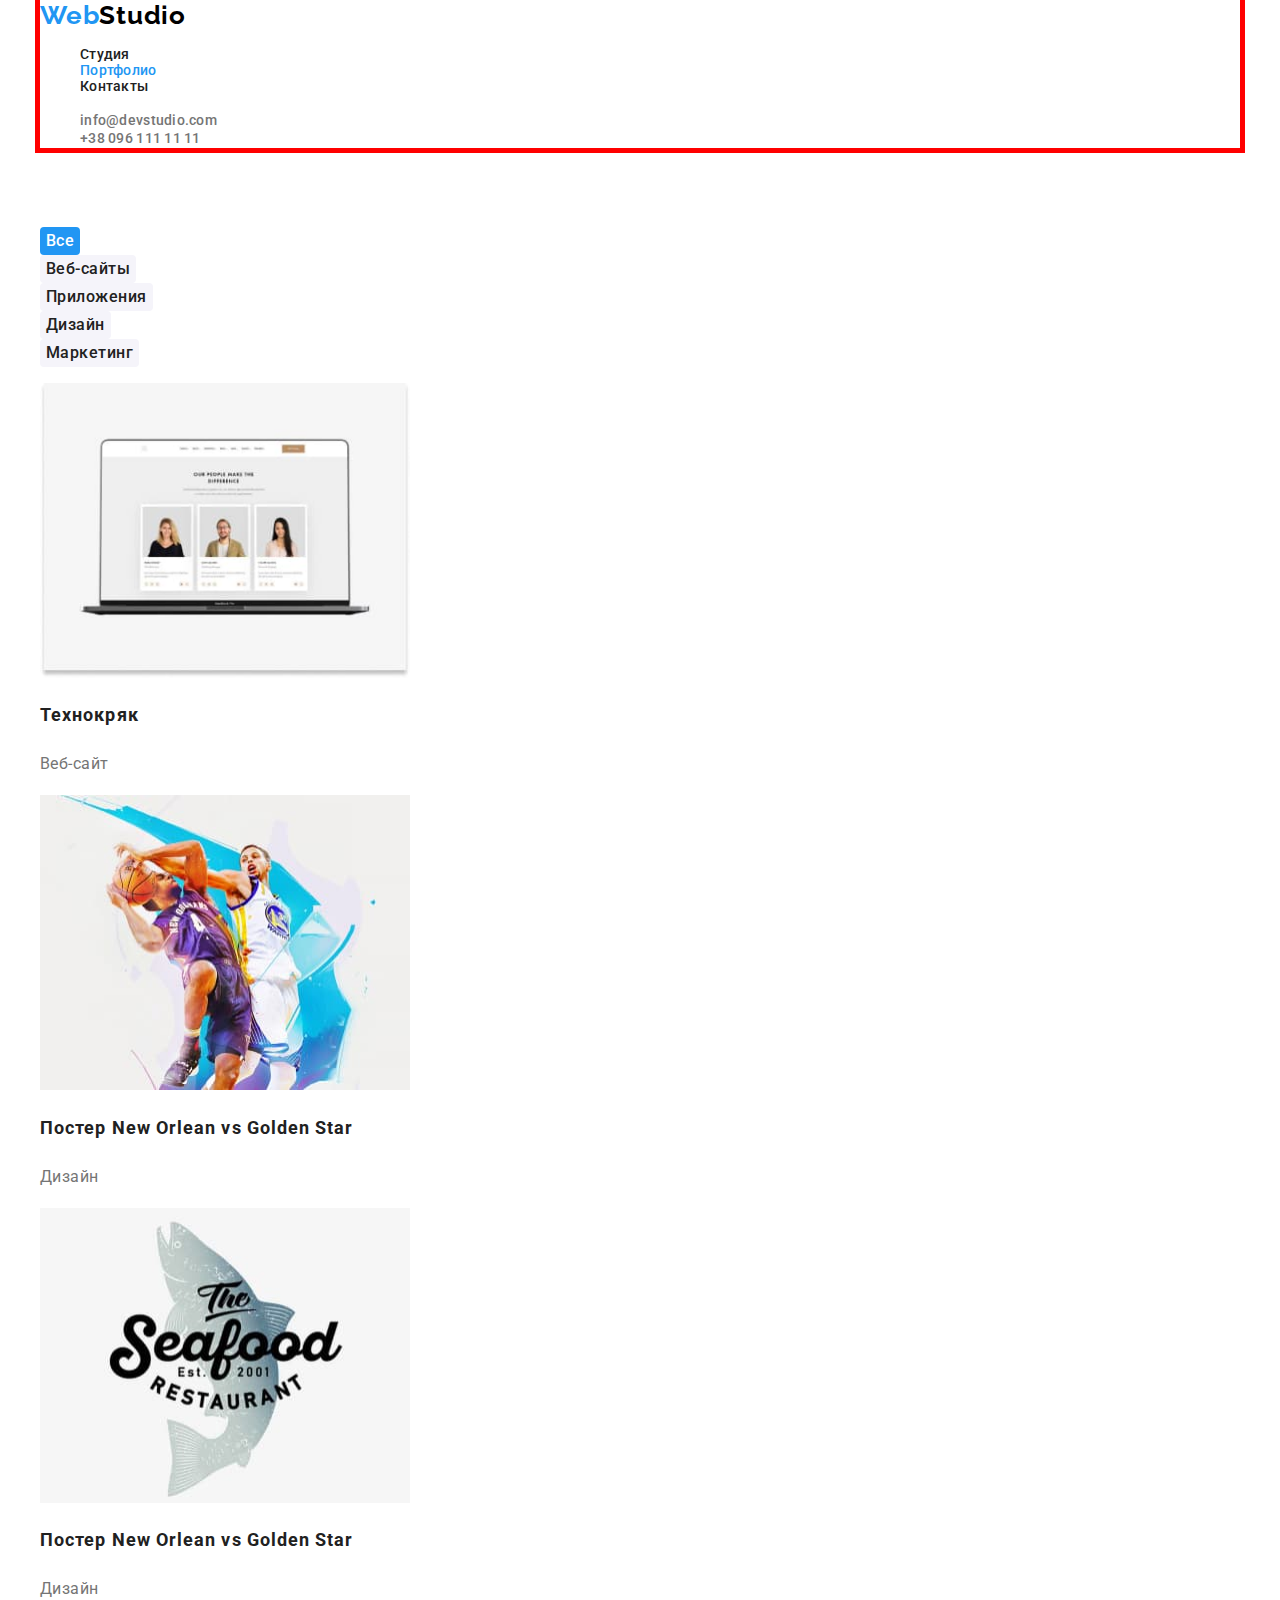
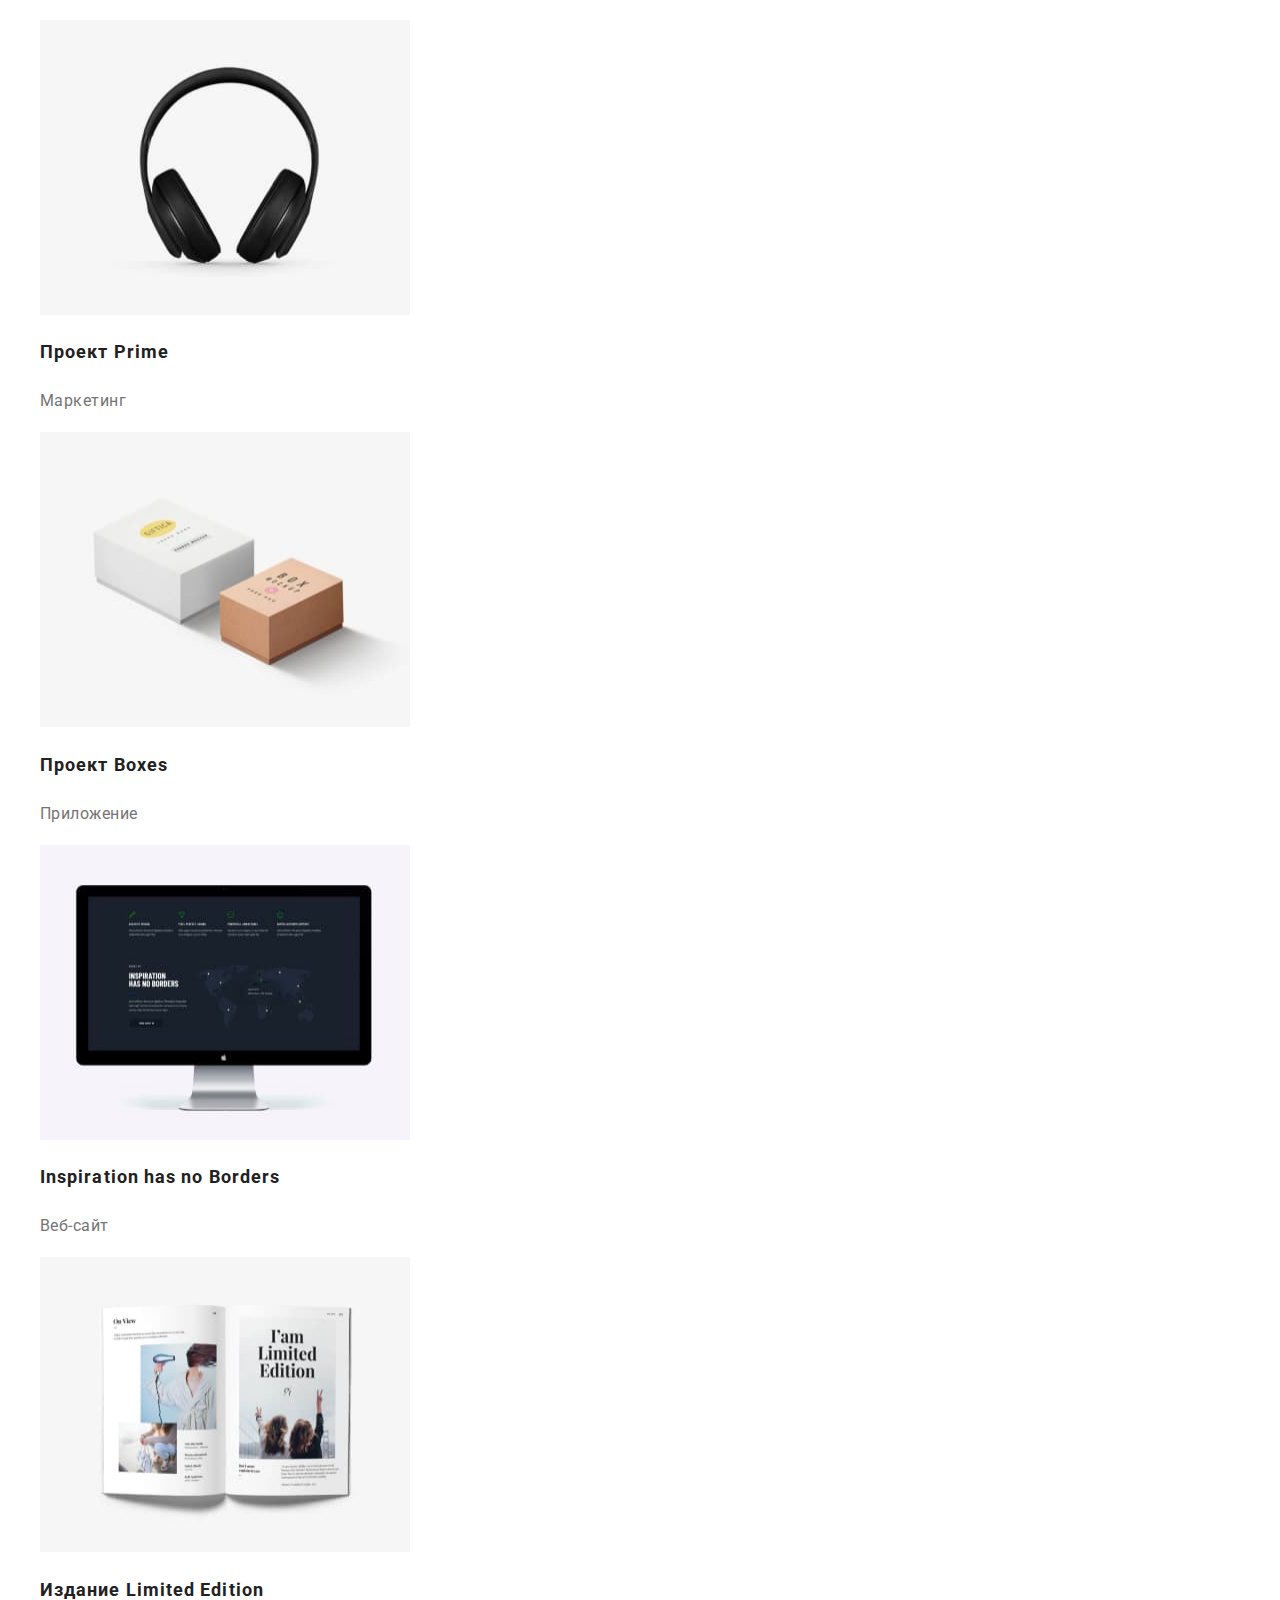
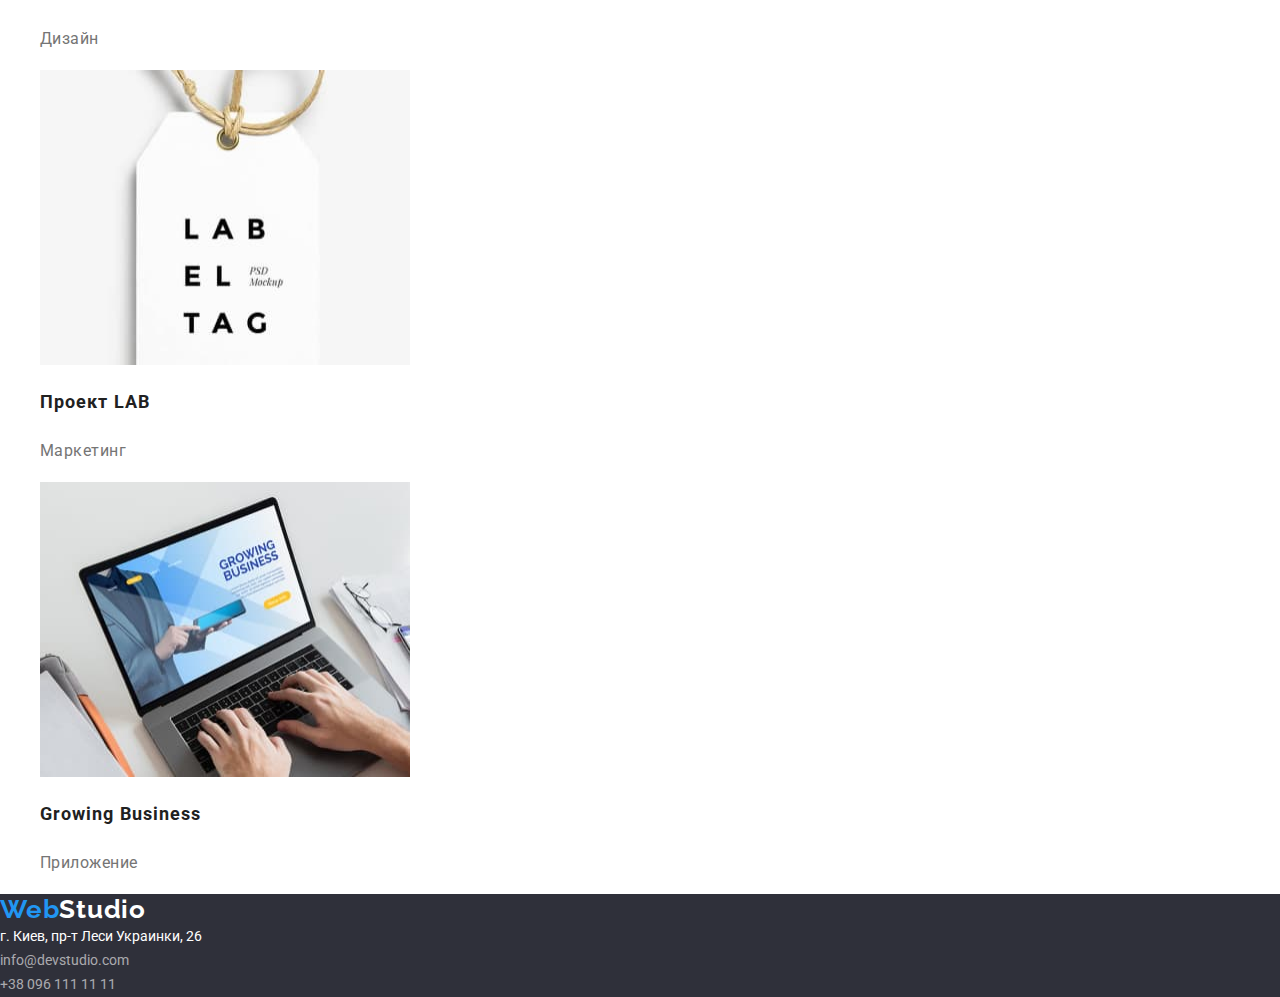
==== portfolio.html @ c430731b "Initial commit" ====
<!DOCTYPE html>
<html lang="ru">
  <head>
    <meta charset="UTF-8" />
    <meta http-equiv="X-UA-Compatible" content="IE=edge" />
    <meta name="viewport" content="width=device-width, initial-scale=1.0" />
    <title>WebStudio</title>
    <link rel="preconnect" href="https://fonts.googleapis.com" />
    <link rel="preconnect" href="https://fonts.gstatic.com" crossorigin />
    <link
      href="https://fonts.googleapis.com/css2?family=Raleway:wght@700&family=Roboto:wght@400;500;700;900&display=swap"
      rel="stylesheet"
    />
    <link
      rel="stylesheet"
      href="https://cdnjs.cloudflare.com/ajax/libs/modern-normalize/1.0.0/modern-normalize.min.css"
    />
    <link rel="stylesheet" href="./css/styles.css" />
  </head>
  <body>
    <header class="header">
      <div class="container">
        <nav class="header-nav">
          <a class="logo link" href="./index.html"><span class="accent-logo">Web</span>Studio</a>

          <ul class="header-list list">
            <li class="header-item">
              <a class="header-link link" href="./index.html">Студия</a>
            </li>
            <li class="header-item">
              <a class="header-link link header-link-current" href="./portfolio.html">Портфолио</a>
            </li>
            <li class="header-item">
              <a class="header-link link" href="">Контакты</a>
            </li>
          </ul>
        </nav>

        <ul class="header-contacts list">
          <li>
            <a class="header-mail link" href="mailto:info@devstudio.com">info@devstudio.com</a>
          </li>
          <li><a class="header-phone link" href="tel:+380961111111">+38 096 111 11 11</a></li>
        </ul>
      </div>
    </header>

    <main>
      <!--Portfolio-->
      <section class="portfolio">
        <h1 class="hidden-title">Портфолио</h1>

        <!--Filter-->
        <ul class="filter-list list">
          <li class="filter-item">
            <button class="filter-btn filter-active-btn" type="button">Все</button>
          </li>
          <li class="filter-item">
            <button class="filter-btn" type="button">Веб-сайты</button>
          </li>
          <li class="filter-item">
            <button class="filter-btn" type="button">Приложения</button>
          </li>
          <li class="filter-item">
            <button class="filter-btn" type="button">Дизайн</button>
          </li>
          <li class="filter-item">
            <button class="filter-btn" type="button">Маркетинг</button>
          </li>
        </ul>

        <!--Portfolio list-->
        <ul class="portfolio-list list">
          <li class="portfolio-item">
            <a class="portfolio-link link" href="">
              <img
                src="./images/portfolio/img1.jpg"
                alt="Экран компьютера"
                width="370"
                height="295"
              />
              <h2 class="portfolio-title">Технокряк</h2>
              <p class="portfolio-subtitle">Веб-сайт</p>
            </a>
          </li>
          <li class="portfolio-item">
            <a class="portfolio-link link" href="">
              <img
                class="portfolio-img"
                src="./images/portfolio/img2.jpg"
                alt="Дизайнерский рисунок баскетболистов"
                width="370"
                height="295"
              />
              <h2 class="portfolio-title">Постер New Orlean vs Golden Star</h2>
              <p class="portfolio-subtitle">Дизайн</p>
            </a>
          </li>
          <li class="portfolio-item">
            <a class="portfolio-link link" href="">
              <img
                class="portfolio-img"
                src="./images/portfolio/img3.jpg"
                alt="Логотип ресторана с рыбными блюдами"
                width="370"
                height="295"
              />
              <h2 class="portfolio-title">Постер New Orlean vs Golden Star</h2>
              <p class="portfolio-subtitle">Дизайн</p>
            </a>
          </li>
          <li class="portfolio-item">
            <a class="portfolio-link link" href="">
              <img
                class="portfolio-img"
                src="./images/portfolio/img4.jpg"
                alt="Наушники"
                width="370"
                height="295"
              />
              <h2 class="portfolio-title">Проект Prime</h2>
              <p class="portfolio-subtitle">Маркетинг</p>
            </a>
          </li>
          <li class="portfolio-item">
            <a class="portfolio-link link" href="">
              <img
                class="portfolio-img"
                src="./images/portfolio/img5.jpg"
                alt="Коробки"
                width="370"
                height="295"
              />
              <h2 class="portfolio-title">Проект Boxes</h2>
              <p class="portfolio-subtitle">Приложение</p>
            </a>
          </li>
          <li class="portfolio-item">
            <a class="portfolio-link link" href="">
              <img
                class="portfolio-img"
                src="./images/portfolio/img6.jpg"
                alt="Монитор"
                width="370"
                height="295"
              />
              <h2 class="portfolio-title">Inspiration has no Borders</h2>
              <p class="portfolio-subtitle">Веб-сайт</p>
            </a>
          </li>
          <li class="portfolio-item">
            <a class="portfolio-link link" href="">
              <img
                class="portfolio-img"
                src="./images/portfolio/img7.jpg"
                alt="Открытый журнал"
                width="370"
                height="295"
              />
              <h2 class="portfolio-title">Издание Limited Edition</h2>
              <p class="portfolio-subtitle">Дизайн</p>
            </a>
          </li>
          <li class="portfolio-item">
            <a class="portfolio-link link" href="">
              <img
                class="portfolio-img"
                src="./images/portfolio/img8.jpg"
                alt="Бирка"
                width="370"
                height="295"
              />
              <h2 class="portfolio-title">Проект LAB</h2>
              <p class="portfolio-subtitle">Маркетинг</p>
            </a>
          </li>
          <li class="portfolio-item">
            <a class="portfolio-link link" href="">
              <img
                class="portfolio-img"
                src="./images/portfolio/img9.jpg"
                alt="Открытый лептоп"
                width="370"
                height="295"
              />
              <h2 class="portfolio-title">Growing Business</h2>
              <p class="portfolio-subtitle">Приложение</p>
            </a>
          </li>
        </ul>
      </section>
    </main>

    <footer class="footer">
      <a class="logo-footer link" href="./index.html"><span class="accent-logo">Web</span>Studio</a>

      <address class="footer-address">
        <a
          class="footer-contacts link"
          href="https://goo.gl/maps/agiTG1LRNtwBtobM9"
          target="_blank"
          rel="noopener noreferrer"
          >г. Киев, пр-т Леси Украинки, 26</a
        ><br />
        <a class="footer-mail link" href="mailto:info@devstudio.com"> info@devstudio.com</a><br />
        <a class="footer-phone link" href="tel:+380961111111">+38 096 111 11 11</a>
      </address>
    </footer>
  </body>
</html>
---- css/styles.css ----
:root {
  /*text color*/
  --primery-text-color: #212121;
  --secondary-text-color: #757575;
  --accent-text-color: #2196f3;
  --white-text-color: #ffffff;
  /*bg color*/
  --accent-color: #2196f3;
  --primery-bgc-color: #ffffff;
  --secondary-bgc-color: #2f303a;
}

html {
  box-sizing: border-box;
}

*,
*::after,
*::before {
  box-sizing: inherit;
}

body {
  font-family: Roboto, sans-serif;
}

/* reset styles*/
.link {
  text-decoration: none;
}

.list {
  list-style: none;
}

.container {
  width: 1200px;
  outline: 5px solid red;
  margin: 0 auto;
}

/*header*/

.header {
  background-color: var(rimery-bgc-color);
}

.logo {
  color: #000000;
  font-family: 'Raleway';
  font-weight: 700;
  font-size: 26px;
  line-height: 1.19;
  letter-spacing: 0.03em;
}

.accent-logo {
  color: var(--accent-text-color);
}

.header-item {
  font-weight: 500;
  font-size: 14px;
  line-height: 1.14;
  letter-spacing: 0.02em;
}

.header-link {
  color: var(--primery-text-color);
}

.header-link-current {
  color: var(--accent-text-color);
}

.header-link:hover,
.header-link:focus {
  color: var(--accent-text-color);
}

.header-mail,
.header-phone {
  font-weight: 500;
  font-size: 14px;
  line-height: 1.14;
  letter-spacing: 0.02em;

  color: var(--secondary-text-color);
}

.header-mail:hover,
.header-phone:hover,
.header-mail:focus,
.header-phone:focus {
  color: var(--accent-text-color);
}

/*Main page*/

/*Него section*/

.hero-section {
  background-color: var(--secondary-bgc-color);
}

.hero-title {
  font-weight: 900;
  font-size: 44px;
  line-height: 1.36;
  text-align: center;
  letter-spacing: 0.06em;
  text-transform: uppercase;
  color: var(--white-text-color);

  margin-top: 0;
}

.hero-btn {
  font-weight: 700;
  font-size: 16px;
  line-height: calc(30 / 16);
  font-family: inherit;

  color: var(--white-text-color);
  background-color: var(--accent-color);

  cursor: pointer;
}

.hero-btn:hover,
.hero-btn:focus {
  background-color: #188ce8;
}

/*About section*/

.about-title {
  font-weight: 700;
  font-size: 14px;
  line-height: 1.14;
  letter-spacing: 0.03em;
  text-transform: uppercase;
  color: var(--primery-text-color);
}

.about-desc {
  font-size: 14px;
  line-height: 1.71;
  letter-spacing: 0.03em;
  color: var(--secondary-text-color);
}

/*Occupation section*/

.section-title {
  font-weight: 700;
  font-size: 36px;
  line-height: 1.16;
  text-align: center;
  letter-spacing: 0.03em;
  color: var(--primery-text-color);
}

/*Teem section*/

.team-section {
  background-color: #f5f4fa;
}

.team-title {
  font-weight: 500;
  font-size: 16px;
  line-height: 1.18;
  color: var(--primery-text-color);
}

.team-subtitle {
  font-weight: 400;
  font-size: 16px;
  line-height: 1.18;
  color: var(--secondary-text-color);
}

/*footer*/

.footer {
  background-color: var(--secondary-bgc-color);
}

.logo-footer {
  color: var(--white-text-color);
  font-family: 'Raleway';
  font-weight: 700;
  font-size: 26px;
  line-height: 1.19;
  letter-spacing: 0.03em;
}

.footer-contacts,
.footer-mail,
.footer-phone {
  font-weight: 400;
  font-size: 14px;
  line-height: 1.71;
  font-style: normal;
}

.footer-contacts:focus,
.footer-mail:focus,
.footer-phone:focus,
.footer-contacts:hover,
.footer-mail:hover,
.footer-phone:hover {
  color: var(--accent-text-color);
}

.footer-contacts {
  color: var(--white-text-color);
}

.footer-mail,
.footer-phone {
  color: rgba(255, 255, 255, 0.6);
}

/*portfolio Page*/

.filter-btn {
  font-weight: 500;
  font-size: 16px;
  line-height: 1.62;
  text-align: center;
  letter-spacing: 0.03em;
  font-family: inherit;

  color: var(--primery-text-color);
  background-color: #f5f4fa;

  cursor: pointer;

  border: none;
  border-radius: 4px;
}

.filter-active-btn {
  background-color: var(--accent-color);
  color: var(--white-text-color);
}

.filter-btn:hover,
.filter-btn:focus {
  color: var(--white-text-color);
  background-color: var(--accent-color);
}

.hidden-title {
  opacity: 0;
}

.portfolio-title {
  font-weight: 700;
  font-size: 18px;
  line-height: 2;
  letter-spacing: 0.06em;
  color: var(--primery-text-color);
}

.portfolio-subtitle {
  font-weight: 400;
  font-size: 16px;
  line-height: 1.88;
  letter-spacing: 0.03em;
  color: var(--secondary-text-color);
}
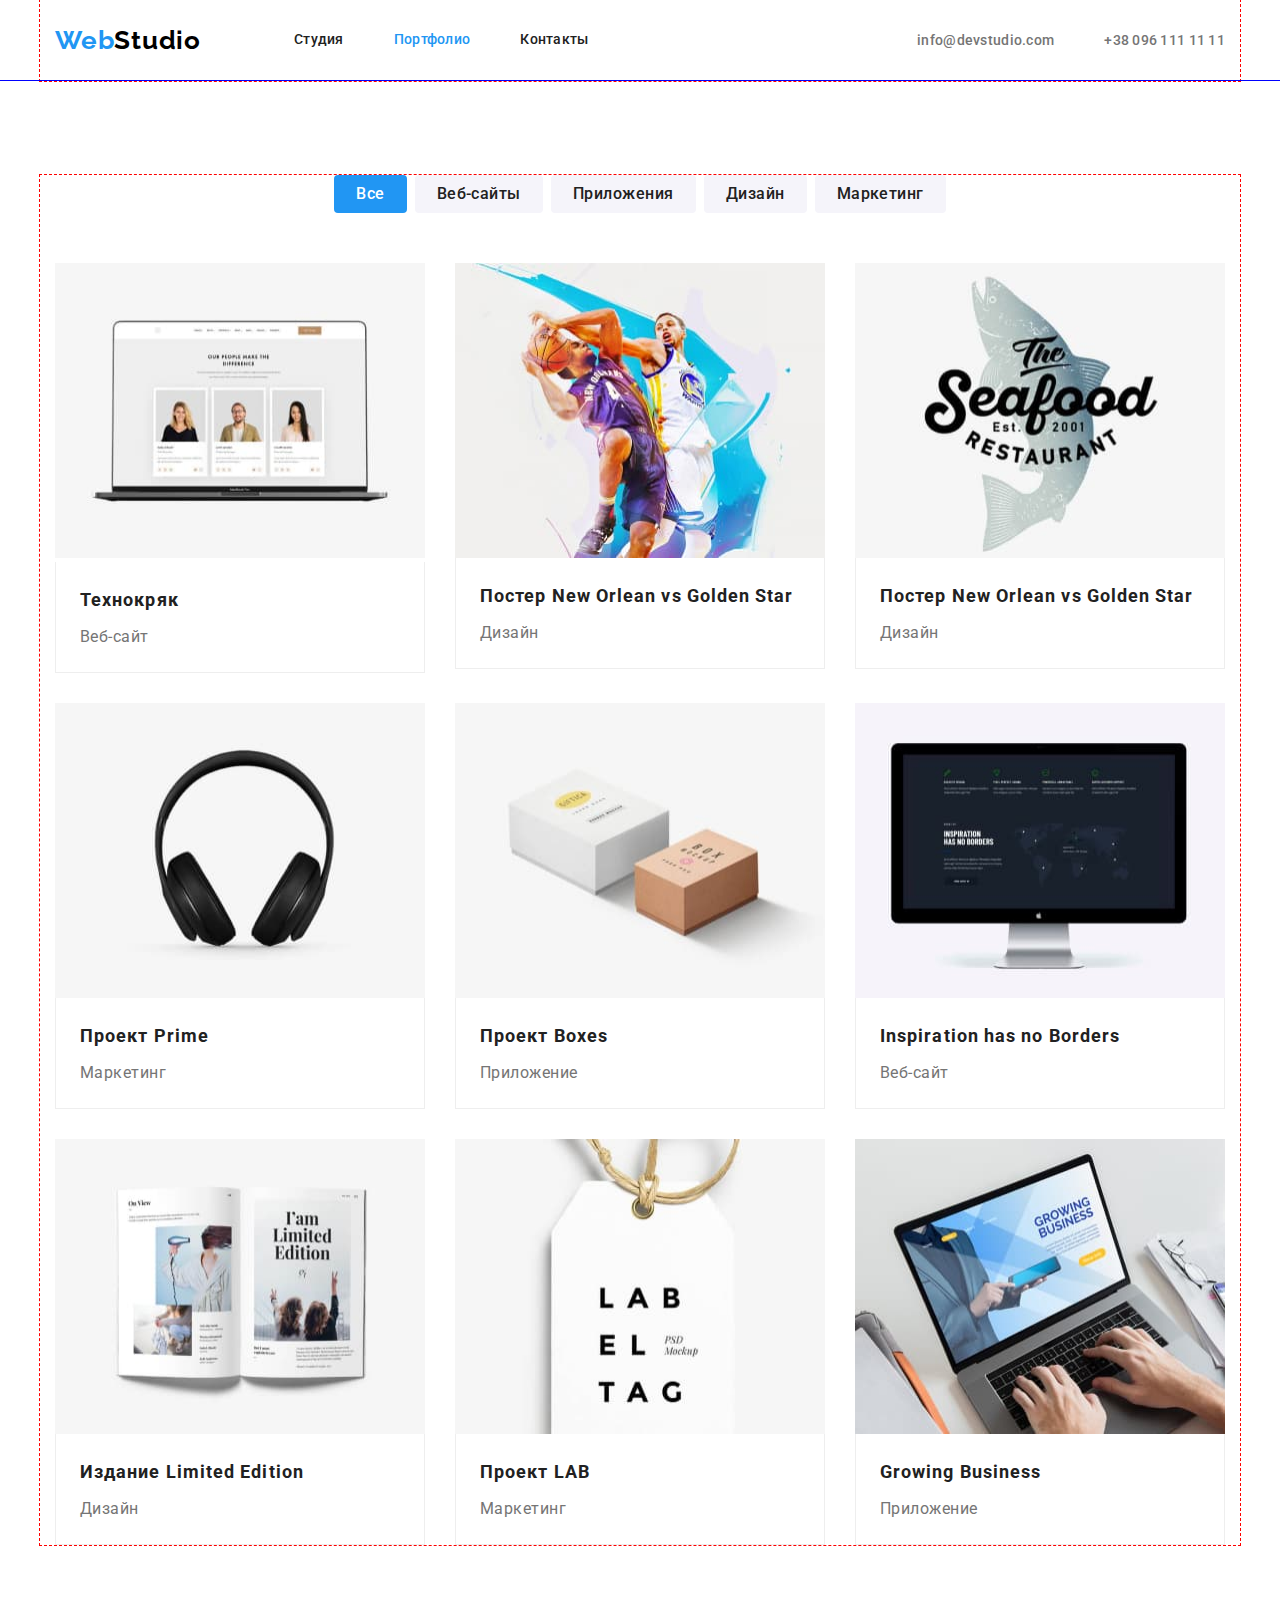
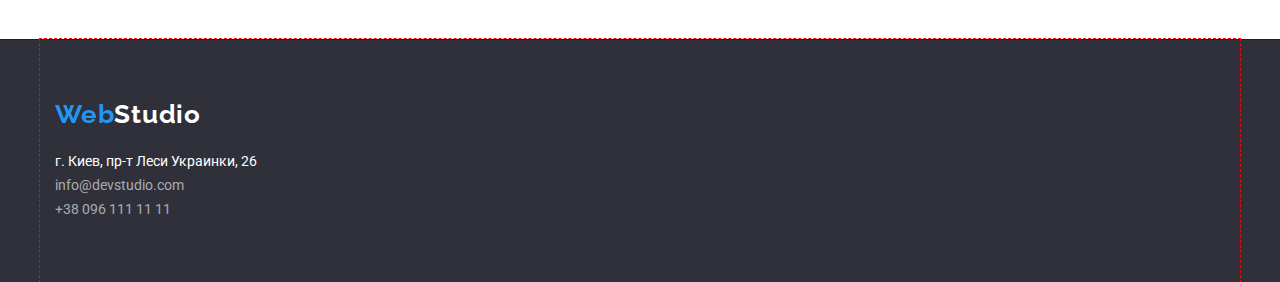
==== commit 4d711144: "last edits" ====
--- a/portfolio.html
+++ b/portfolio.html
@@ -19,17 +19,18 @@
   </head>
   <body>
     <header class="header">
-      <div class="container">
+      <div class="container header-container">
         <nav class="header-nav">
           <a class="logo link" href="./index.html"><span class="accent-logo">Web</span>Studio</a>
-
           <ul class="header-list list">
             <li class="header-item">
               <a class="header-link link" href="./index.html">Студия</a>
             </li>
+
             <li class="header-item">
               <a class="header-link link header-link-current" href="./portfolio.html">Портфолио</a>
             </li>
+
             <li class="header-item">
               <a class="header-link link" href="">Контакты</a>
             </li>
@@ -37,7 +38,7 @@
         </nav>
 
         <ul class="header-contacts list">
-          <li>
+          <li class="header-contacts-item">
             <a class="header-mail link" href="mailto:info@devstudio.com">info@devstudio.com</a>
           </li>
           <li><a class="header-phone link" href="tel:+380961111111">+38 096 111 11 11</a></li>
@@ -47,27 +48,30 @@
 
     <main>
       <!--Portfolio-->
-      <section class="portfolio">
+      <section class="portfolio section">
+        <div class="container portfolio-container">
         <h1 class="hidden-title">Портфолио</h1>
 
         <!--Filter-->
-        <ul class="filter-list list">
-          <li class="filter-item">
-            <button class="filter-btn filter-active-btn" type="button">Все</button>
-          </li>
-          <li class="filter-item">
-            <button class="filter-btn" type="button">Веб-сайты</button>
-          </li>
-          <li class="filter-item">
-            <button class="filter-btn" type="button">Приложения</button>
-          </li>
-          <li class="filter-item">
-            <button class="filter-btn" type="button">Дизайн</button>
-          </li>
-          <li class="filter-item">
-            <button class="filter-btn" type="button">Маркетинг</button>
-          </li>
-        </ul>
+        
+          <ul class="filter-list list">
+            <li class="filter-item">
+              <button class="filter-btn filter-active-btn" type="button">Все</button>
+            </li>
+            <li class="filter-item">
+              <button class="filter-btn" type="button">Веб-сайты</button>
+            </li>
+            <li class="filter-item">
+              <button class="filter-btn" type="button">Приложения</button>
+            </li>
+            <li class="filter-item">
+              <button class="filter-btn" type="button">Дизайн</button>
+            </li>
+            <li class="filter-item">
+              <button class="filter-btn" type="button">Маркетинг</button>
+            </li>
+          </ul>
+        
 
         <!--Portfolio list-->
         <ul class="portfolio-list list">
@@ -79,8 +83,10 @@
                 width="370"
                 height="295"
               />
+              <div class="portfolio-wrapper">
               <h2 class="portfolio-title">Технокряк</h2>
               <p class="portfolio-subtitle">Веб-сайт</p>
+              </div>
             </a>
           </li>
           <li class="portfolio-item">
@@ -92,8 +98,10 @@
                 width="370"
                 height="295"
               />
+              <div class="portfolio-wrapper">
               <h2 class="portfolio-title">Постер New Orlean vs Golden Star</h2>
               <p class="portfolio-subtitle">Дизайн</p>
+              </div>
             </a>
           </li>
           <li class="portfolio-item">
@@ -105,8 +113,10 @@
                 width="370"
                 height="295"
               />
+               <div class="portfolio-wrapper">
               <h2 class="portfolio-title">Постер New Orlean vs Golden Star</h2>
               <p class="portfolio-subtitle">Дизайн</p>
+              </div>
             </a>
           </li>
           <li class="portfolio-item">
@@ -118,8 +128,10 @@
                 width="370"
                 height="295"
               />
+              <div class="portfolio-wrapper">
               <h2 class="portfolio-title">Проект Prime</h2>
               <p class="portfolio-subtitle">Маркетинг</p>
+              </div>
             </a>
           </li>
           <li class="portfolio-item">
@@ -131,8 +143,10 @@
                 width="370"
                 height="295"
               />
+              <div class="portfolio-wrapper">
               <h2 class="portfolio-title">Проект Boxes</h2>
               <p class="portfolio-subtitle">Приложение</p>
+              </div>
             </a>
           </li>
           <li class="portfolio-item">
@@ -144,8 +158,10 @@
                 width="370"
                 height="295"
               />
+              <div class="portfolio-wrapper">
               <h2 class="portfolio-title">Inspiration has no Borders</h2>
               <p class="portfolio-subtitle">Веб-сайт</p>
+              </div>
             </a>
           </li>
           <li class="portfolio-item">
@@ -157,8 +173,10 @@
                 width="370"
                 height="295"
               />
+              <div class="portfolio-wrapper">
               <h2 class="portfolio-title">Издание Limited Edition</h2>
               <p class="portfolio-subtitle">Дизайн</p>
+              </div>
             </a>
           </li>
           <li class="portfolio-item">
@@ -170,8 +188,10 @@
                 width="370"
                 height="295"
               />
+              <div class="portfolio-wrapper">
               <h2 class="portfolio-title">Проект LAB</h2>
               <p class="portfolio-subtitle">Маркетинг</p>
+              </div>
             </a>
           </li>
           <li class="portfolio-item">
@@ -183,28 +203,35 @@
                 width="370"
                 height="295"
               />
+              <div class="portfolio-wrapper">
               <h2 class="portfolio-title">Growing Business</h2>
               <p class="portfolio-subtitle">Приложение</p>
+              </div>
             </a>
           </li>
         </ul>
+        </div>
       </section>
     </main>
 
     <footer class="footer">
-      <a class="logo-footer link" href="./index.html"><span class="accent-logo">Web</span>Studio</a>
-
-      <address class="footer-address">
-        <a
-          class="footer-contacts link"
-          href="https://goo.gl/maps/agiTG1LRNtwBtobM9"
-          target="_blank"
-          rel="noopener noreferrer"
-          >г. Киев, пр-т Леси Украинки, 26</a
-        ><br />
-        <a class="footer-mail link" href="mailto:info@devstudio.com"> info@devstudio.com</a><br />
-        <a class="footer-phone link" href="tel:+380961111111">+38 096 111 11 11</a>
-      </address>
+      <div class="container footer-container">
+        <a class="logo-footer link" href="./index.html"
+          ><span class="accent-logo">Web</span>Studio</a
+        >
+
+        <address class="footer-address">
+          <a
+            class="footer-contacts link"
+            href="https://goo.gl/maps/agiTG1LRNtwBtobM9"
+            target="_blank"
+            rel="noopener noreferrer"
+            >г. Киев, пр-т Леси Украинки, 26</a
+          ><br />
+          <a class="footer-mail link" href="mailto:info@devstudio.com"> info@devstudio.com</a><br />
+          <a class="footer-phone link" href="tel:+380961111111">+38 096 111 11 11</a>
+        </address>
+      </div>
     </footer>
   </body>
 </html>
--- a/css/styles.css
+++ b/css/styles.css
@@ -10,7 +10,8 @@
   --secondary-bgc-color: #2f303a;
 }
 
-html {
+/* Навешивать данное правило не нужно, так как его задает нормализатор стилей*/
+/* html {
   box-sizing: border-box;
 }
 
@@ -18,25 +19,50 @@
 *::after,
 *::before {
   box-sizing: inherit;
-}
+} */
 
 body {
   font-family: Roboto, sans-serif;
 }
 
 /* reset styles*/
+
+h1,
+h2,
+h3,
+h4,
+h5,
+p {
+  margin: 0;
+}
+
 .link {
   text-decoration: none;
 }
 
 .list {
   list-style: none;
+  padding: 0;
+  margin: 0;
 }
 
 .container {
   width: 1200px;
-  outline: 5px solid red;
-  margin: 0 auto;
+  outline: 1px dashed red;
+  margin-left: auto;
+  margin-right: auto;
+  padding-left: 15px;
+  padding-right: 15px;
+  }
+
+.section {
+  padding-top: 94px;
+  padding-bottom: 94px;
+   outline: 1px solid blue;
+}
+
+.section-title {
+  margin-bottom: 50px;
 }
 
 /*header*/
@@ -52,20 +78,40 @@
   font-size: 26px;
   line-height: 1.19;
   letter-spacing: 0.03em;
-}
-
+  margin-right: 93px;
+}
+.header-container {
+  display: flex;
+  align-items: center;
+  border-bottom: 1px solid #ececec;
+}
+
+.header-nav {
+  display: flex;
+  align-items: center;
+}
 .accent-logo {
   color: var(--accent-text-color);
 }
-
+.header-list {
+  display: flex;
+}
 .header-item {
   font-weight: 500;
   font-size: 14px;
   line-height: 1.14;
   letter-spacing: 0.02em;
+  margin-right: 50px;
+}
+
+.header-item:last-child {
+  margin-right: 0;
 }
 
 .header-link {
+  display: block;
+  padding-top: 32px;
+  padding-bottom: 32px;
   color: var(--primery-text-color);
 }
 
@@ -77,7 +123,14 @@
 .header-link:focus {
   color: var(--accent-text-color);
 }
-
+.header-contacts {
+  display: flex;
+  margin-left: auto;
+}
+
+.header-contacts-item {
+  margin-right: 50px;
+}
 .header-mail,
 .header-phone {
   font-weight: 500;
@@ -97,10 +150,14 @@
 
 /*Main page*/
 
-/*Него section*/
+/*Неrо section*/
 
 .hero-section {
   background-color: var(--secondary-bgc-color);
+}
+.hero-container {
+  padding-top: 200px;
+  padding-bottom: 280px;
 }
 
 .hero-title {
@@ -113,9 +170,12 @@
   color: var(--white-text-color);
 
   margin-top: 0;
+  margin-bottom: 30px;
 }
 
 .hero-btn {
+  display: block;
+
   font-weight: 700;
   font-size: 16px;
   line-height: calc(30 / 16);
@@ -125,6 +185,12 @@
   background-color: var(--accent-color);
 
   cursor: pointer;
+  margin-left: auto;
+  margin-right: auto;
+  padding: 10px 32px;
+
+  box-shadow: 0px 4px 4px rgba(0, 0, 0, 0.15);
+  border-radius: 4px;
 }
 
 .hero-btn:hover,
@@ -134,6 +200,11 @@
 
 /*About section*/
 
+.about-list {
+  display: flex;
+  gap: 30px;
+}
+
 .about-title {
   font-weight: 700;
   font-size: 14px;
@@ -141,6 +212,7 @@
   letter-spacing: 0.03em;
   text-transform: uppercase;
   color: var(--primery-text-color);
+  margin-bottom: 10px;
 }
 
 .about-desc {
@@ -148,10 +220,14 @@
   line-height: 1.71;
   letter-spacing: 0.03em;
   color: var(--secondary-text-color);
+  padding-right: 5px;
 }
 
 /*Occupation section*/
 
+.occupation-section {
+  padding-top: 0;
+}
 .section-title {
   font-weight: 700;
   font-size: 36px;
@@ -159,6 +235,11 @@
   text-align: center;
   letter-spacing: 0.03em;
   color: var(--primery-text-color);
+}
+
+.occupation-list {
+  display: flex;
+  gap: 30px;
 }
 
 /*Teem section*/
@@ -172,13 +253,32 @@
   font-size: 16px;
   line-height: 1.18;
   color: var(--primery-text-color);
+  text-align: center;
+  margin-bottom: 10px;
 }
 
 .team-subtitle {
+  display: block;
   font-weight: 400;
   font-size: 16px;
   line-height: 1.18;
+  text-align: center;
+  letter-spacing: 0.03em;
   color: var(--secondary-text-color);
+}
+
+.team-list {
+  display: flex;
+  gap: 30px;
+}
+
+.team-wrapper {
+  padding-top: 30px;
+  padding-bottom: 30px;
+  background-color: #ffffff;
+  box-shadow: 0px 1px 3px rgba(0, 0, 0, 0.12), 0px 1px 1px rgba(0, 0, 0, 0.14),
+    0px 2px 1px rgba(0, 0, 0, 0.2);
+  border-radius: 0px 0px 4px 4px;
 }
 
 /*footer*/
@@ -203,6 +303,10 @@
   font-size: 14px;
   line-height: 1.71;
   font-style: normal;
+  margin-bottom: 8px;
+}
+.footer-phone {
+  margin-bottom: 0;
 }
 
 .footer-contacts:focus,
@@ -253,8 +357,21 @@
   background-color: var(--accent-color);
 }
 
+/*
+Правильне приховування елементів на сторінці
+Для усіх браузерів включаючи старі версії */
+
 .hidden-title {
-  opacity: 0;
+  position: absolute;
+  white-space: nowrap;
+  width: 1px;
+  height: 1px;
+  overflow: hidden;
+  border: 0;
+  padding: 0;
+  clip: rect(0 0 0 0);
+  clip-path: inset(50%);
+  margin: -1px;
 }
 
 .portfolio-title {
@@ -272,3 +389,55 @@
   letter-spacing: 0.03em;
   color: var(--secondary-text-color);
 }
+
+/*Footer*/
+
+.footer-container {
+  padding-top: 60px;
+  padding-bottom: 60px;
+}
+
+.footer-address {
+  margin-top: 20px;
+}
+
+/* Portfolio - page */
+
+.filter-list {
+  display: flex;
+  margin-bottom: 50px;
+  justify-content: center;
+  gap: 8px;
+}
+
+.filter-btn {
+  display: block;
+  max-width: 150px;
+  min-width: 25px;
+  min-height: 26px;
+  padding: 6px 22px;
+}
+
+.portfolio-list {
+  display: flex;
+  flex-wrap: wrap;
+  gap: 30px;
+}
+
+.portfolio-item {
+  flex-basis: calc((100% - 2 * 30_) / 3);
+}
+
+.portfolio-img {
+  display: block;
+}
+
+.portfolio-wrapper {
+  padding: 20px 24px;
+  border: 1px solid #eeeeee;
+  border-top: none;
+}
+
+.portfolio-title {
+  margin-bottom: 4px;
+}
